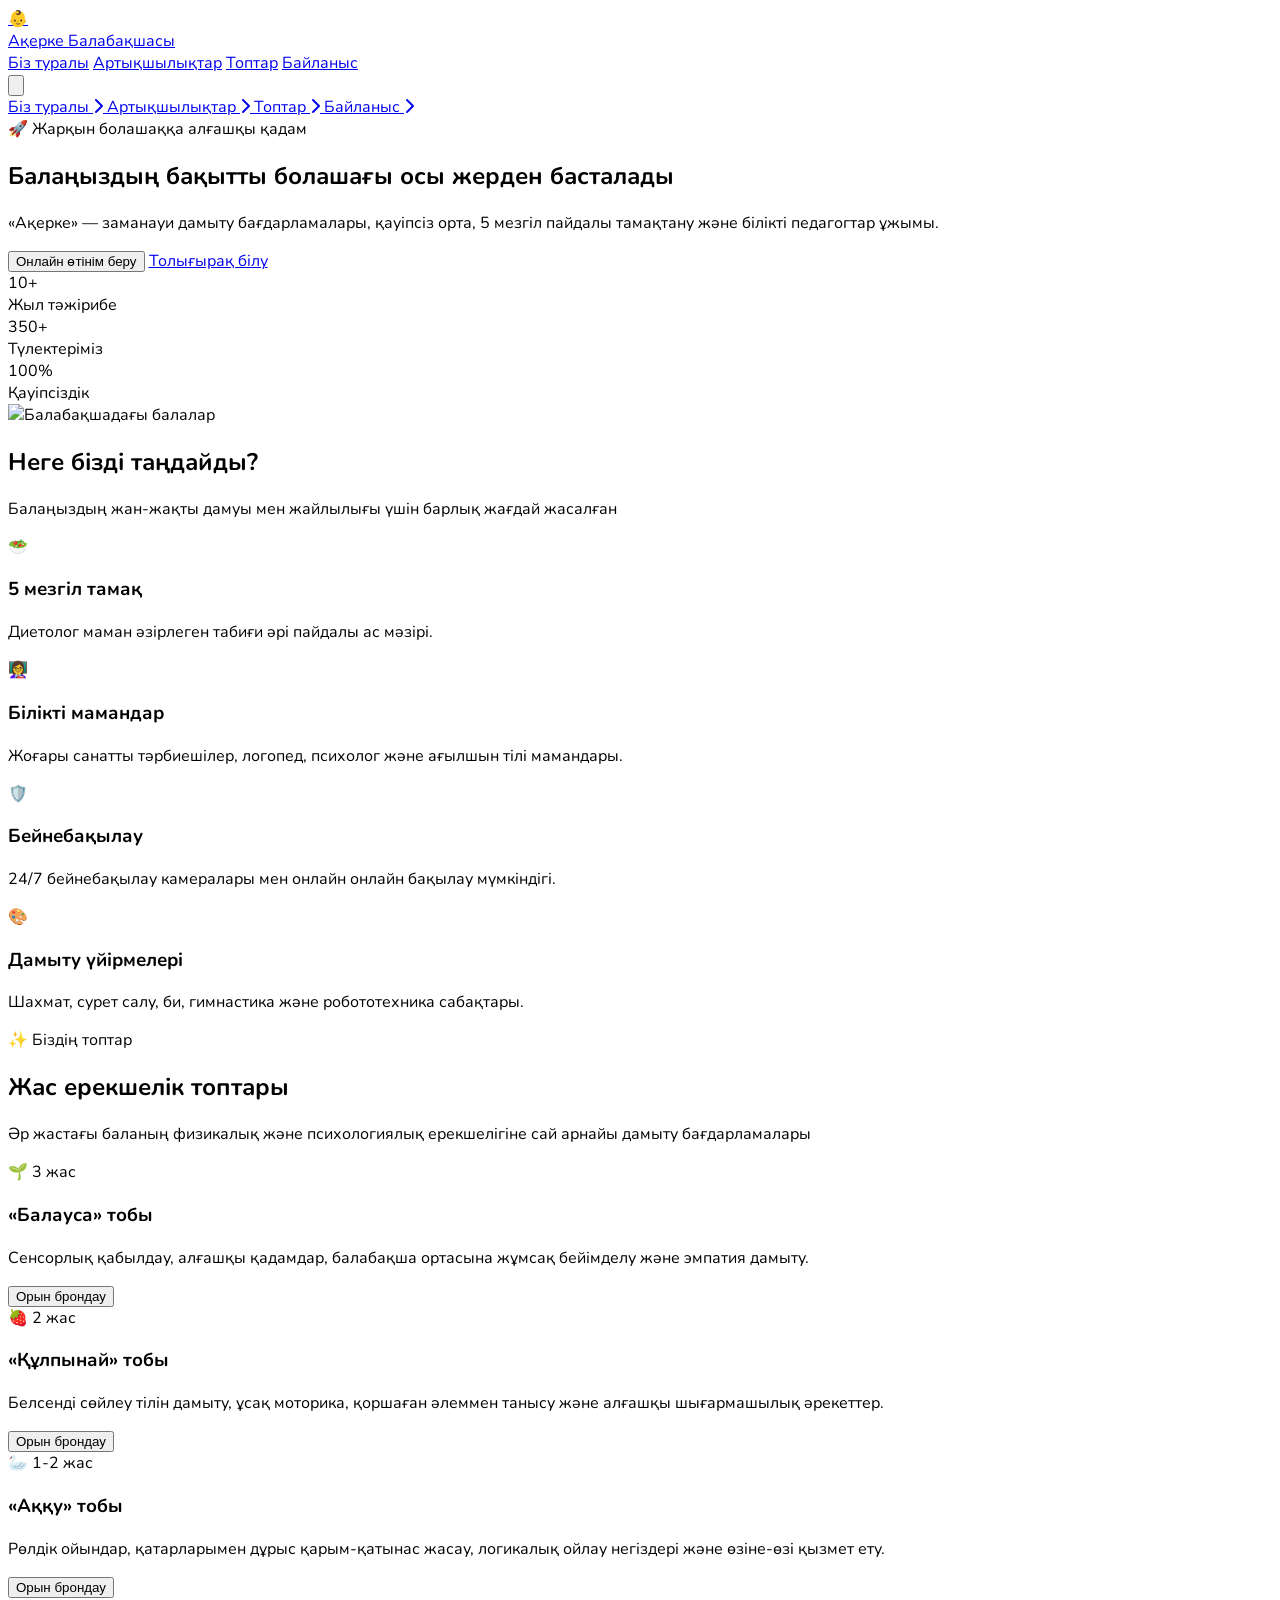
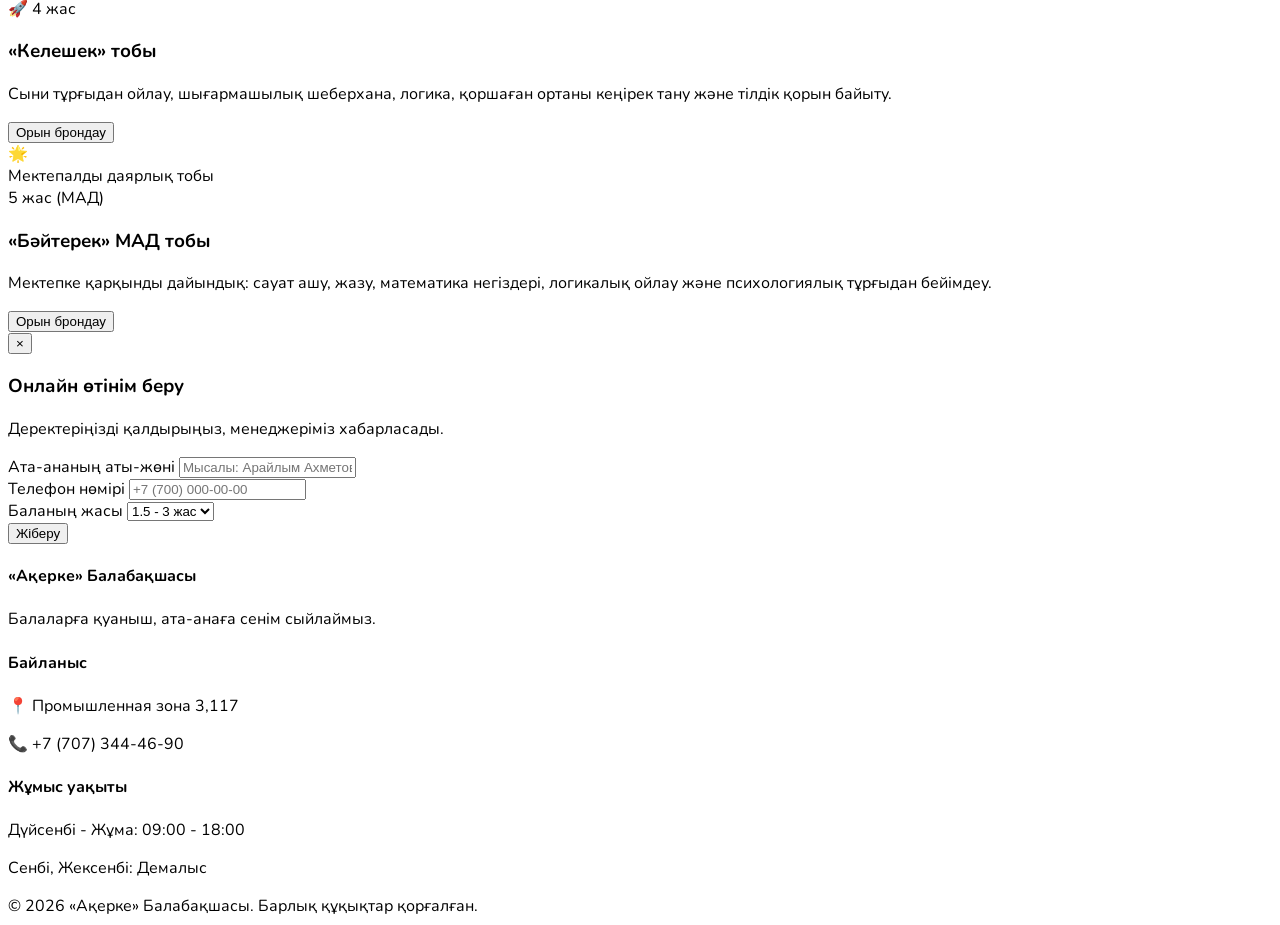
==== index.html @ 10b5f3ae "Add files via upload" ====
<!DOCTYPE html>
<html lang="kk" class="scroll-smooth">
<head>
    <meta charset="UTF-8">
    <meta name="viewport" content="width=device-width, initial-scale=1.0">
    <title>«Ақерке» Балабақшасы — Заманауи дамыту және тәрбие орталығы</title>
    <!-- Tailwind CSS CDN -->
    <script src="https://cdn.tailwindcss.com"></script>
    <!-- FontAwesome Белгішелері -->
    <link rel="stylesheet" href="https://cdnjs.cloudflare.com/ajax/libs/font-awesome/6.4.0/css/all.min.css">
    <!-- Google Fonts (Nunito) -->
    <link href="https://fonts.googleapis.com/css2?family=Nunito:wght@400;600;700;800&display=swap" rel="stylesheet">
    <!-- Өзіміздің CSS -->
    <link rel="stylesheet" href="style.css">
</head>
<body class="bg-amber-50/30 text-slate-700 font-sans antialiased selection:bg-pink-500 selection:text-white">

   <!-- Навигациялық мәзір -->
    <header class="sticky top-0 z-40 bg-white/90 backdrop-blur-md shadow-sm transition-all duration-300">
        <div class="max-w-7xl mx-auto px-4 sm:px-6 lg:px-8 h-20 flex items-center justify-between">
            <!-- Логотип -->
            <a href="#" class="flex items-center gap-3 group">
                <div class="w-12 h-12 rounded-2xl bg-gradient-to-tr from-pink-500 to-amber-400 flex items-center justify-center text-white text-2xl font-black shadow-lg shadow-pink-500/30">
                    👶
                </div>
                <div>
                    <span class="text-2xl font-black bg-gradient-to-r from-pink-600 via-purple-600 to-indigo-600 bg-clip-text text-transparent">Ақерке</span>
                    <span class="block text-xs font-semibold text-slate-400 tracking-wider uppercase">Балабақшасы</span>
                </div>
            </a>

            <!-- Компьютерге арналған мәзір -->
            <nav class="hidden md:flex items-center gap-8 font-bold text-slate-600">
                <a href="about.html" class="hover:text-pink-500 transition-colors">Біз туралы</a>
                <a href="#advantages" class="hover:text-pink-500 transition-colors">Артықшылықтар</a>
                <a href="#groups" class="hover:text-pink-500 transition-colors">Топтар</a>
                <a href="#contact" class="hover:text-pink-500 transition-colors">Байланыс</a>
            </nav>

            <!-- Телефонға арналған Бургер батырмасы (Мінсіз көрінетін жері) -->
           <button onclick="toggleMobileMenu()" class="relative z-50 md:hidden text-slate-800 p-2 focus:outline-none" aria-label="Мәзір">
    <svg id="menuIcon" xmlns="http://www.w3.org/2000/svg" class="w-8 h-8" fill="none" viewBox="0 0 24 24" stroke="currentColor" stroke-width="2">
        <path stroke-linecap="round" stroke-linejoin="round" d="M4 6h16M4 12h16M4 18h16"/>
    </svg>
</button>
        </div>

        <!-- Телефонда ашылатын мобильді мәзір -->
<div id="mobileMenu" class="hidden flex-col absolute top-full left-0 w-full z-40 bg-white/95 backdrop-blur-xl shadow-xl border-b border-slate-100 px-6 py-6 space-y-4 md:hidden">
    <a href="about.html" onclick="toggleMobileMenu()" class="text-lg font-bold text-slate-700 py-3 border-b border-slate-100 flex items-center justify-between">
        <span>Біз туралы</span> <i class="fa-solid fa-chevron-right text-xs text-slate-400"></i>
    </a>
    <a href="#advantages" onclick="toggleMobileMenu()" class="text-lg font-bold text-slate-700 py-3 border-b border-slate-100 flex items-center justify-between">
        <span>Артықшылықтар</span> <i class="fa-solid fa-chevron-right text-xs text-slate-400"></i>
    </a>
    <a href="#groups" onclick="toggleMobileMenu()" class="text-lg font-bold text-slate-700 py-3 border-b border-slate-100 flex items-center justify-between">
        <span>Топтар</span> <i class="fa-solid fa-chevron-right text-xs text-slate-400"></i>
    </a>
    <a href="#contact" onclick="toggleMobileMenu()" class="text-lg font-bold text-slate-700 py-3 border-b border-slate-100 flex items-center justify-between">
        <span>Байланыс</span> <i class="fa-solid fa-chevron-right text-xs text-slate-400"></i>
    </a>
</div>
    </header>
    <!-- Hero Бөлімі -->
    <section class="relative pt-12 pb-20 md:pt-20 md:pb-32 overflow-hidden">
        <div class="max-w-7xl mx-auto px-4 sm:px-6 lg:px-8 relative z-10">
            <div class="grid lg:grid-cols-2 gap-12 lg:gap-8 items-center">
                <div class="text-center lg:text-left space-y-6">
                    <div class="inline-flex items-center gap-2 px-4 py-2 rounded-full bg-pink-100 text-pink-600 font-bold text-sm">
                        <span class="flex h-2 w-2 rounded-full bg-pink-500 animate-ping"></span>
                        🚀 Жарқын болашаққа алғашқы қадам
                    </div>
                    <h1 class="text-4xl sm:text-5xl lg:text-6xl font-black text-slate-800 leading-tight">
                        Балаңыздың <span class="bg-gradient-to-r from-pink-500 via-purple-500 to-indigo-500 bg-clip-text text-transparent">бақытты болашағы</span> осы жерден басталады
                    </h1>
                    <p class="text-lg text-slate-600 max-w-xl mx-auto lg:mx-0 font-medium">
                        «Ақерке» — заманауи дамыту бағдарламалары, қауіпсіз орта, 5 мезгіл пайдалы тамақтану және білікті педагогтар ұжымы.
                    </p>
                    <div class="flex flex-col sm:flex-row items-center justify-center lg:justify-start gap-4 pt-4">
                        <button onclick="openModal()" class="w-full sm:w-auto bg-gradient-to-r from-pink-500 to-rose-500 hover:from-pink-600 hover:to-rose-600 text-white font-bold px-8 py-4 rounded-2xl shadow-xl shadow-pink-500/30 hover:-translate-y-1 transition-all text-center">
                            Онлайн өтінім беру
                        </button>
                        <a href="#about" class="w-full sm:w-auto bg-white hover:bg-slate-50 text-slate-700 font-bold px-8 py-4 rounded-2xl border border-slate-200 shadow-sm transition-all text-center">
                            Толығырақ білу
                        </a>
                    </div>
                    <div class="pt-8 grid grid-cols-3 gap-4 border-t border-slate-200/60 text-center lg:text-left">
                        <div>
                            <div class="text-3xl font-black text-pink-500">10+</div>
                            <div class="text-sm font-semibold text-slate-500">Жыл тәжірибе</div>
                        </div>
                        <div>
                            <div class="text-3xl font-black text-purple-500">350+</div>
                            <div class="text-sm font-semibold text-slate-500">Түлектеріміз</div>
                        </div>
                        <div>
                            <div class="text-3xl font-black text-indigo-500">100%</div>
                            <div class="text-sm font-semibold text-slate-500">Қауіпсіздік</div>
                        </div>
                    </div>
                </div>

                <div class="relative">
                    <div class="w-full h-[400px] sm:h-[500px] bg-gradient-to-br from-pink-300 via-purple-300 to-indigo-300 rounded-3xl p-4 shadow-2xl relative overflow-hidden group">
                        <img src="https://images.unsplash.com/photo-1587654780291-39c9404d746b?auto=format&fit=crop&w=1000&q=80" alt="Балабақшадағы балалар" class="w-full h-full object-cover rounded-2xl group-hover:scale-105 transition-transform duration-500">
                    </div>
                </div>
            </div>
        </div>
    </section>

    <!-- Артықшылықтар Бөлімі -->
    <section id="advantages" class="py-20 bg-white">
        <div class="max-w-7xl mx-auto px-4 sm:px-6 lg:px-8">
            <div class="text-center max-w-3xl mx-auto mb-16">
                <h2 class="text-3xl sm:text-4xl font-black text-slate-800 mb-4">Неге бізді таңдайды?</h2>
                <p class="text-slate-600 text-lg font-medium">Балаңыздың жан-жақты дамуы мен жайлылығы үшін барлық жағдай жасалған</p>
            </div>

            <div class="grid md:grid-cols-2 lg:grid-cols-4 gap-8">
                <div class="bg-pink-50/50 p-8 rounded-3xl border border-pink-100 hover:shadow-xl hover:-translate-y-1 transition-all">
                    <div class="w-14 h-14 bg-pink-500 text-white rounded-2xl flex items-center justify-center text-2xl font-bold mb-6 shadow-lg shadow-pink-500/30">
                        🥗
                    </div>
                    <h3 class="text-xl font-bold text-slate-800 mb-3">5 мезгіл тамақ</h3>
                    <p class="text-slate-600 font-medium leading-relaxed">Диетолог маман әзірлеген табиғи әрі пайдалы ас мәзірі.</p>
                </div>

                <div class="bg-purple-50/50 p-8 rounded-3xl border border-purple-100 hover:shadow-xl hover:-translate-y-1 transition-all">
                    <div class="w-14 h-14 bg-purple-500 text-white rounded-2xl flex items-center justify-center text-2xl font-bold mb-6 shadow-lg shadow-purple-500/30">
                        👩‍🏫
                    </div>
                    <h3 class="text-xl font-bold text-slate-800 mb-3">Білікті мамандар</h3>
                    <p class="text-slate-600 font-medium leading-relaxed">Жоғары санатты тәрбиешілер, логопед, психолог және ағылшын тілі мамандары.</p>
                </div>

                <div class="bg-indigo-50/50 p-8 rounded-3xl border border-indigo-100 hover:shadow-xl hover:-translate-y-1 transition-all">
                    <div class="w-14 h-14 bg-indigo-500 text-white rounded-2xl flex items-center justify-center text-2xl font-bold mb-6 shadow-lg shadow-indigo-500/30">
                        🛡️
                    </div>
                    <h3 class="text-xl font-bold text-slate-800 mb-3"> Бейнебақылау</h3>
                    <p class="text-slate-600 font-medium leading-relaxed">24/7 бейнебақылау камералары мен онлайн онлайн бақылау мүмкіндігі.</p>
                </div>

                <div class="bg-emerald-50/50 p-8 rounded-3xl border border-emerald-100 hover:shadow-xl hover:-translate-y-1 transition-all">
                    <div class="w-14 h-14 bg-emerald-500 text-white rounded-2xl flex items-center justify-center text-2xl font-bold mb-6 shadow-lg shadow-emerald-500/30">
                        🎨
                    </div>
                    <h3 class="text-xl font-bold text-slate-800 mb-3">Дамыту үйірмелері</h3>
                    <p class="text-slate-600 font-medium leading-relaxed">Шахмат, сурет салу, би, гимнастика және робототехника сабақтары.</p>
                </div>
            </div>
        </div>
    </section>

   <!-- Жас ерекшелік топтары бөлімі -->
    <section id="groups" class="py-24 bg-gradient-to-b from-amber-50/50 via-white to-pink-50/30 relative overflow-hidden">
        <div class="max-w-7xl mx-auto px-4 sm:px-6 lg:px-8 relative z-10">
            <!-- Бас бөлік -->
            <div class="text-center max-w-3xl mx-auto mb-16 space-y-4">
                <span class="inline-block px-4 py-1.5 rounded-full bg-pink-100 text-pink-600 font-extrabold text-sm tracking-wide uppercase shadow-sm">
                    ✨ Біздің топтар
                </span>
                <h2 class="text-3xl sm:text-5xl font-black text-slate-800 tracking-tight">
                    Жас ерекшелік <span class="bg-gradient-to-r from-pink-500 via-purple-500 to-indigo-500 bg-clip-text text-transparent">топтары</span>
                </h2>
                <p class="text-slate-600 text-lg font-medium leading-relaxed">
                    Әр жастағы баланың физикалық және психологиялық ерекшелігіне сай арнайы дамыту бағдарламалары
                </p>
            </div>

            <!-- Карточкалар торы (5 топ) -->
            <div class="grid sm:grid-cols-2 lg:grid-cols-3 gap-8">

                <!-- 1. Балауса тобы -->
                <div class="bg-white rounded-3xl overflow-hidden shadow-xl shadow-slate-100 border border-slate-100 hover:shadow-2xl hover:-translate-y-1.5 transition-all duration-300 flex flex-col group">
                    <div class="h-40 bg-gradient-to-tr from-pink-400 to-rose-400 flex items-center justify-center relative">
                        <span class="text-6xl drop-shadow-md">🌱</span>
                        
                        <span class="absolute top-4 right-4 bg-white/95 text-pink-600 font-black text-xs px-3.5 py-1.5 rounded-full shadow-md">
                            3 жас
                        </span>
                    </div>
                    <div class="p-8 flex flex-col flex-grow justify-between space-y-6">
                        <div class="space-y-3">
                            <h3 class="text-2xl font-black text-slate-800 group-hover:text-pink-500 transition-colors">
                                «Балауса» тобы
                            </h3>
                            <p class="text-slate-600 font-medium text-sm leading-relaxed">
                                Сенсорлық қабылдау, алғашқы қадамдар, балабақша ортасына жұмсақ бейімделу және эмпатия дамыту.
                            </p>
                        </div>
                        <button onclick="openModal()" class="w-full bg-pink-50 hover:bg-pink-500 text-pink-600 hover:text-white font-bold py-3.5 px-4 rounded-2xl transition-all duration-300 text-center shadow-sm">
                            Орын брондау
                        </button>
                    </div>
                </div>

                <!-- 2. Құлпынай тобы -->
                <div class="bg-white rounded-3xl overflow-hidden shadow-xl shadow-slate-100 border border-slate-100 hover:shadow-2xl hover:-translate-y-1.5 transition-all duration-300 flex flex-col group">
                    <div class="h-40 bg-gradient-to-tr from-rose-400 to-red-400 flex items-center justify-center relative">
                        <span class="text-6xl drop-shadow-md">🍓</span>
                        <span class="absolute top-4 right-4 bg-white/95 text-rose-600 font-black text-xs px-3.5 py-1.5 rounded-full shadow-md">
                            2 жас
                        </span>
                    </div>
                    <div class="p-8 flex flex-col flex-grow justify-between space-y-6">
                        <div class="space-y-3">
                            <h3 class="text-2xl font-black text-slate-800 group-hover:text-rose-500 transition-colors">
                                «Құлпынай» тобы
                            </h3>
                            <p class="text-slate-600 font-medium text-sm leading-relaxed">
                                Белсенді сөйлеу тілін дамыту, ұсақ моторика, қоршаған әлеммен танысу және алғашқы шығармашылық әрекеттер.
                            </p>
                        </div>
                        <button onclick="openModal()" class="w-full bg-rose-50 hover:bg-rose-500 text-rose-600 hover:text-white font-bold py-3.5 px-4 rounded-2xl transition-all duration-300 text-center shadow-sm">
                            Орын брондау
                        </button>
                    </div>
                </div>

                <!-- 3. Аққу тобы -->
                <div class="bg-white rounded-3xl overflow-hidden shadow-xl shadow-slate-100 border border-slate-100 hover:shadow-2xl hover:-translate-y-1.5 transition-all duration-300 flex flex-col group">
                    <div class="h-40 bg-gradient-to-tr from-amber-400 to-orange-400 flex items-center justify-center relative">
                        <span class="text-6xl drop-shadow-md">🦢</span>
                        <span class="absolute top-4 right-4 bg-white/95 text-amber-600 font-black text-xs px-3.5 py-1.5 rounded-full shadow-md">
                            1-2  жас
                        </span>
                    </div>
                    <div class="p-8 flex flex-col flex-grow justify-between space-y-6">
                        <div class="space-y-3">
                            <h3 class="text-2xl font-black text-slate-800 group-hover:text-amber-500 transition-colors">
                                «Аққу» тобы
                            </h3>
                            <p class="text-slate-600 font-medium text-sm leading-relaxed">
                                Рөлдік ойындар, қатарларымен дұрыс қарым-қатынас жасау, логикалық ойлау негіздері және өзіне-өзі қызмет ету.
                            </p>
                        </div>
                        <button onclick="openModal()" class="w-full bg-amber-50 hover:bg-amber-500 text-amber-600 hover:text-white font-bold py-3.5 px-4 rounded-2xl transition-all duration-300 text-center shadow-sm">
                            Орын брондау
                        </button>
                    </div>
                </div>

                <!-- 4. Келешек тобы -->
                <div class="bg-white rounded-3xl overflow-hidden shadow-xl shadow-slate-100 border border-slate-100 hover:shadow-2xl hover:-translate-y-1.5 transition-all duration-300 flex flex-col group">
                    <div class="h-40 bg-gradient-to-tr from-purple-400 to-indigo-400 flex items-center justify-center relative">
                        <span class="text-6xl drop-shadow-md">🚀</span>
                        <span class="absolute top-4 right-4 bg-white/95 text-purple-600 font-black text-xs px-3.5 py-1.5 rounded-full shadow-md">
                            4 жас
                        </span>
                    </div>
                    <div class="p-8 flex flex-col flex-grow justify-between space-y-6">
                        <div class="space-y-3">
                            <h3 class="text-2xl font-black text-slate-800 group-hover:text-purple-500 transition-colors">
                                «Келешек» тобы
                            </h3>
                            <p class="text-slate-600 font-medium text-sm leading-relaxed">
                                Сыни тұрғыдан ойлау, шығармашылық шеберхана, логика, қоршаған ортаны кеңірек тану және тілдік қорын байыту.
                            </p>
                        </div>
                        <button onclick="openModal()" class="w-full bg-purple-50 hover:bg-purple-500 text-purple-600 hover:text-white font-bold py-3.5 px-4 rounded-2xl transition-all duration-300 text-center shadow-sm">
                            Орын брондау
                        </button>
                    </div>
                </div>

                <!-- 5. Бәйтерек МАД тобы -->
                <div class="bg-white rounded-3xl overflow-hidden shadow-xl shadow-slate-100 border border-slate-100 hover:shadow-2xl hover:-translate-y-1.5 transition-all duration-300 flex flex-col group sm:col-span-2 lg:col-span-2">
                    <div class="h-40 bg-gradient-to-r from-indigo-500 via-purple-500 to-pink-500 flex items-center justify-between px-8 relative">
                        <div class="flex items-center gap-4">
                            <span class="text-6xl drop-shadow-md">🌟</span>
                            <div>
                                <span class="bg-white/20 backdrop-blur-md text-white px-3 py-1 rounded-lg text-xs font-bold uppercase tracking-wider">
                                    Мектепалды даярлық тобы
                                </span>
                            </div>
                        </div>
                        <span class="bg-white text-indigo-600 font-black text-sm px-4 py-2 rounded-full shadow-md">
                            5 жас (МАД)
                        </span>
                    </div>
                    <div class="p-8 flex flex-col sm:flex-row items-start sm:items-center justify-between gap-6 flex-grow">
                        <div class="space-y-2 max-w-md">
                            <h3 class="text-2xl font-black text-slate-800 group-hover:text-indigo-600 transition-colors">
                                «Бәйтерек» МАД тобы
                            </h3>
                            <p class="text-slate-600 font-medium text-sm leading-relaxed">
                                Мектепке қарқынды дайындық: сауат ашу, жазу, математика негіздері, логикалық ойлау және психологиялық тұрғыдан бейімдеу.
                            </p>
                        </div>
                        <button onclick="openModal()" class="w-full sm:w-auto bg-gradient-to-r from-indigo-600 to-purple-600 hover:from-indigo-700 hover:to-purple-700 text-white font-bold py-3.5 px-8 rounded-2xl transition-all duration-300 text-center shadow-lg shadow-indigo-500/25 whitespace-nowrap">
                            Орын брондау
                        </button>
                    </div>
                </div>

            </div>
        </div>
    </section>

    <!-- Онлайн өтінім беру модальды терезесі -->
    <div id="modalOverlay" class="fixed inset-0 bg-slate-900/60 backdrop-blur-sm z-50 flex items-center justify-center hidden opacity-0 transition-opacity duration-300">
        <div class="bg-white rounded-3xl p-8 max-w-md w-full mx-4 relative shadow-2xl scale-95 transition-transform duration-300" id="modalContainer">
            <button onclick="closeModal()" class="absolute top-6 right-6 text-slate-400 hover:text-slate-600 text-2xl font-bold">&times;</button>
            <h3 class="text-2xl font-black text-slate-800 mb-2">Онлайн өтінім беру</h3>
            <p class="text-slate-500 text-sm mb-6">Деректеріңізді қалдырыңыз, менеджеріміз хабарласады.</p>
            
            <form id="bookingForm" onsubmit="handleFormSubmit(event)" class="space-y-4">
                <div>
                    <label class="block text-xs font-bold uppercase text-slate-500 mb-1">Ата-ананың аты-жөні</label>
                    <input type="text" required placeholder="Мысалы: Арайлым Ахметова" class="w-full px-4 py-3 rounded-xl border border-slate-200 focus:outline-none focus:border-pink-500 transition-colors">
                </div>
                <div>
                    <label class="block text-xs font-bold uppercase text-slate-500 mb-1">Телефон нөмірі</label>
                    <input type="tel" required placeholder="+7 (700) 000-00-00" class="w-full px-4 py-3 rounded-xl border border-slate-200 focus:outline-none focus:border-pink-500 transition-colors">
                </div>
                <div>
                    <label class="block text-xs font-bold uppercase text-slate-500 mb-1">Баланың жасы</label>
                    <select class="w-full px-4 py-3 rounded-xl border border-slate-200 focus:outline-none focus:border-pink-500 transition-colors">
                        <option>1.5 - 3 жас</option>
                        <option>3 - 4.5 жас</option>
                        <option>4.5 - 6 жас</option>
                    </select>
                </div>
                <button type="submit" class="w-full bg-gradient-to-r from-pink-500 to-rose-500 text-white font-bold py-4 rounded-xl shadow-lg shadow-pink-500/30 hover:opacity-95 transition-opacity mt-2">
                    Жіберу
                </button>
            </form>
        </div>
    </div>

    <!-- Футер -->
    <footer id="contact" class="bg-slate-900 text-white py-12 border-t border-slate-800">
        <div class="max-w-7xl mx-auto px-4 sm:px-6 lg:px-8 text-center sm:text-left grid md:grid-cols-3 gap-8">
            <div>
                <h4 class="text-xl font-bold mb-4">«Ақерке» Балабақшасы</h4>
                <p class="text-slate-400 text-sm">Балаларға қуаныш, ата-анаға сенім сыйлаймыз.</p>
            </div>
            <div>
                <h4 class="text-xl font-bold mb-4">Байланыс</h4>
                <p class="text-slate-400 text-sm">📍 Промышленная зона 3,117</p>
                <p class="text-slate-400 text-sm mt-2">📞 +7 (707) 344-46-90</p>
            </div>
            <div>
                <h4 class="text-xl font-bold mb-4">Жұмыс уақыты</h4>
                <p class="text-slate-400 text-sm">Дүйсенбі - Жұма: 09:00 - 18:00</p>
                <p class="text-slate-400 text-sm mt-2">Сенбі, Жексенбі: Демалыс</p>
            </div>
        </div>
        <div class="text-center text-slate-500 text-xs mt-12 border-t border-slate-800 pt-6">
            © 2026 «Ақерке» Балабақшасы. Барлық құқықтар қорғалған.
        </div>
    </footer>
      <!-- Өзіміздің JS -->
    <script src="script.js"></script>
</body>
</html>
---- style.css ----
/* style.css — Қосымша стильдер */

body {
    font-family: 'Nunito', sans-serif;
}

/* Скролл эффектілері */
html {
    scroll-behavior: smooth;
}

/* Карточкаларға қосымша көлеңке эффектісі */
.group:hover img {
    transform: scale(1.05);
}
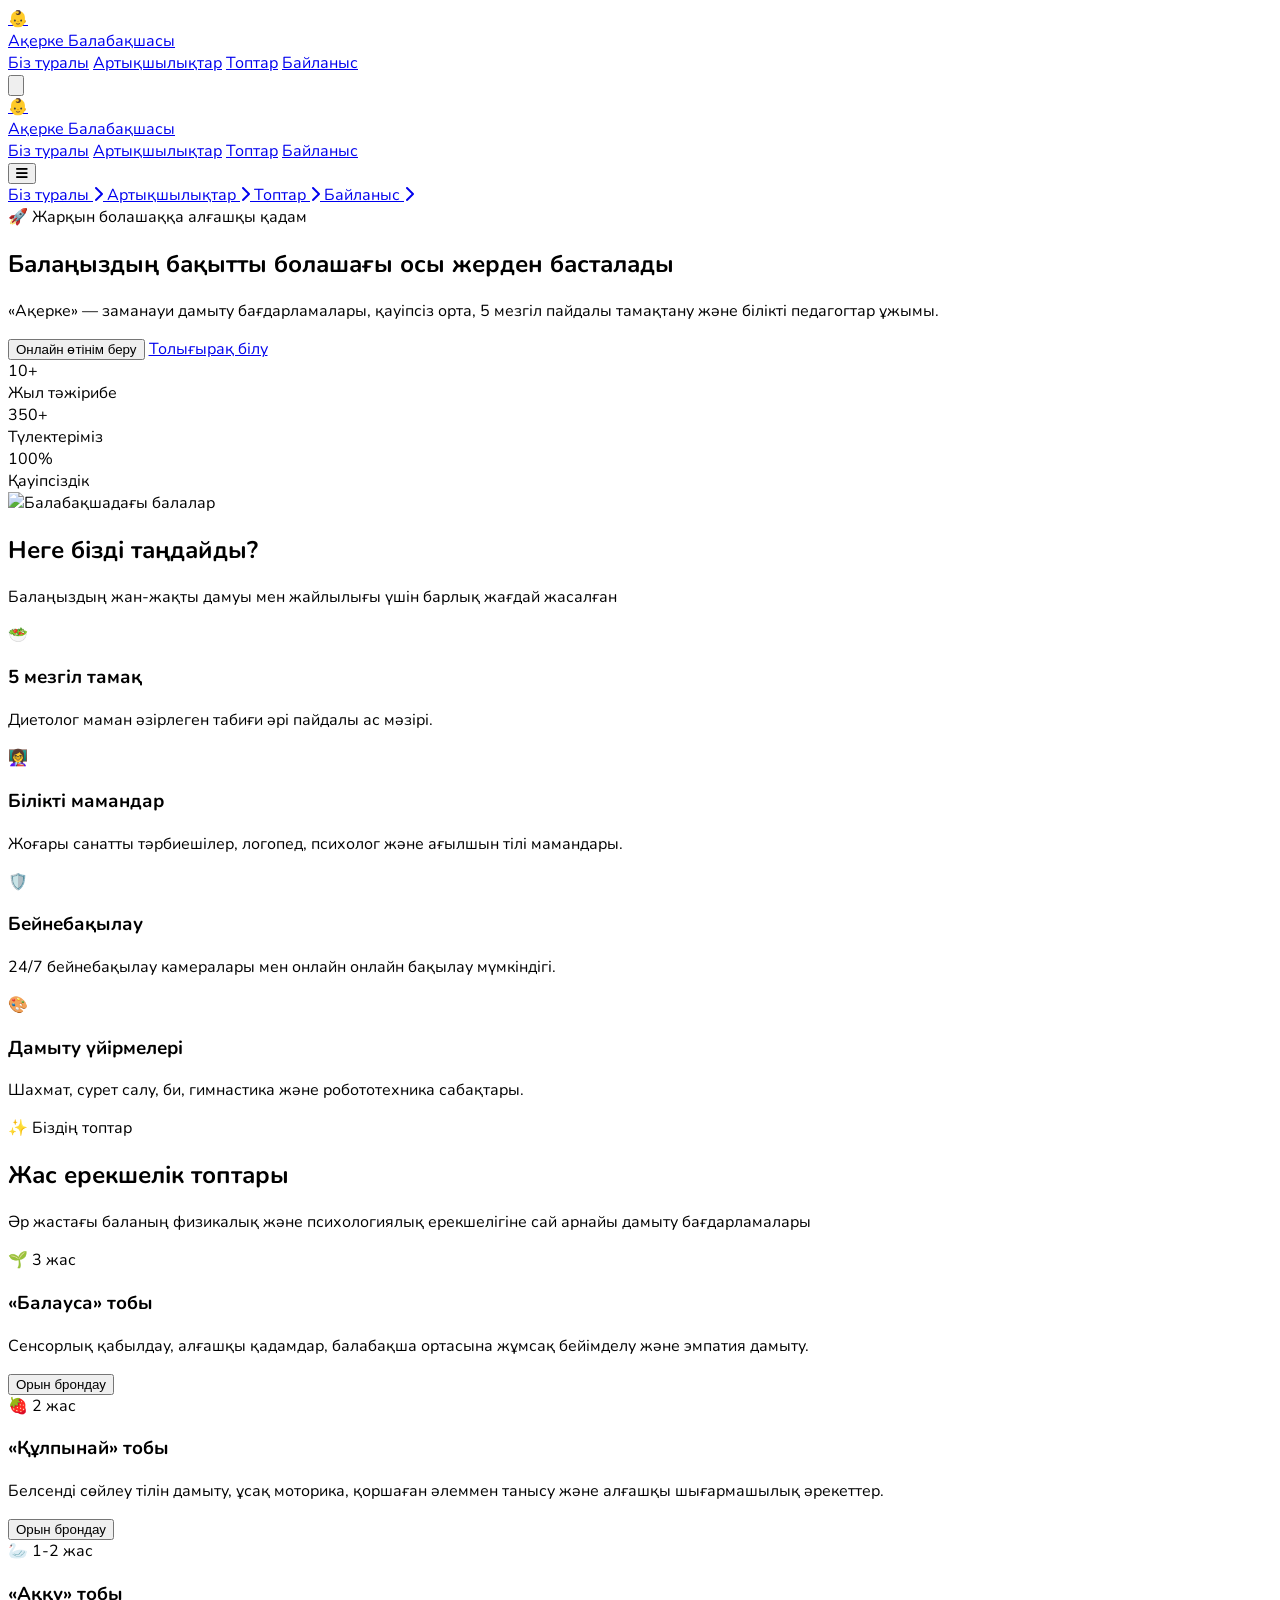
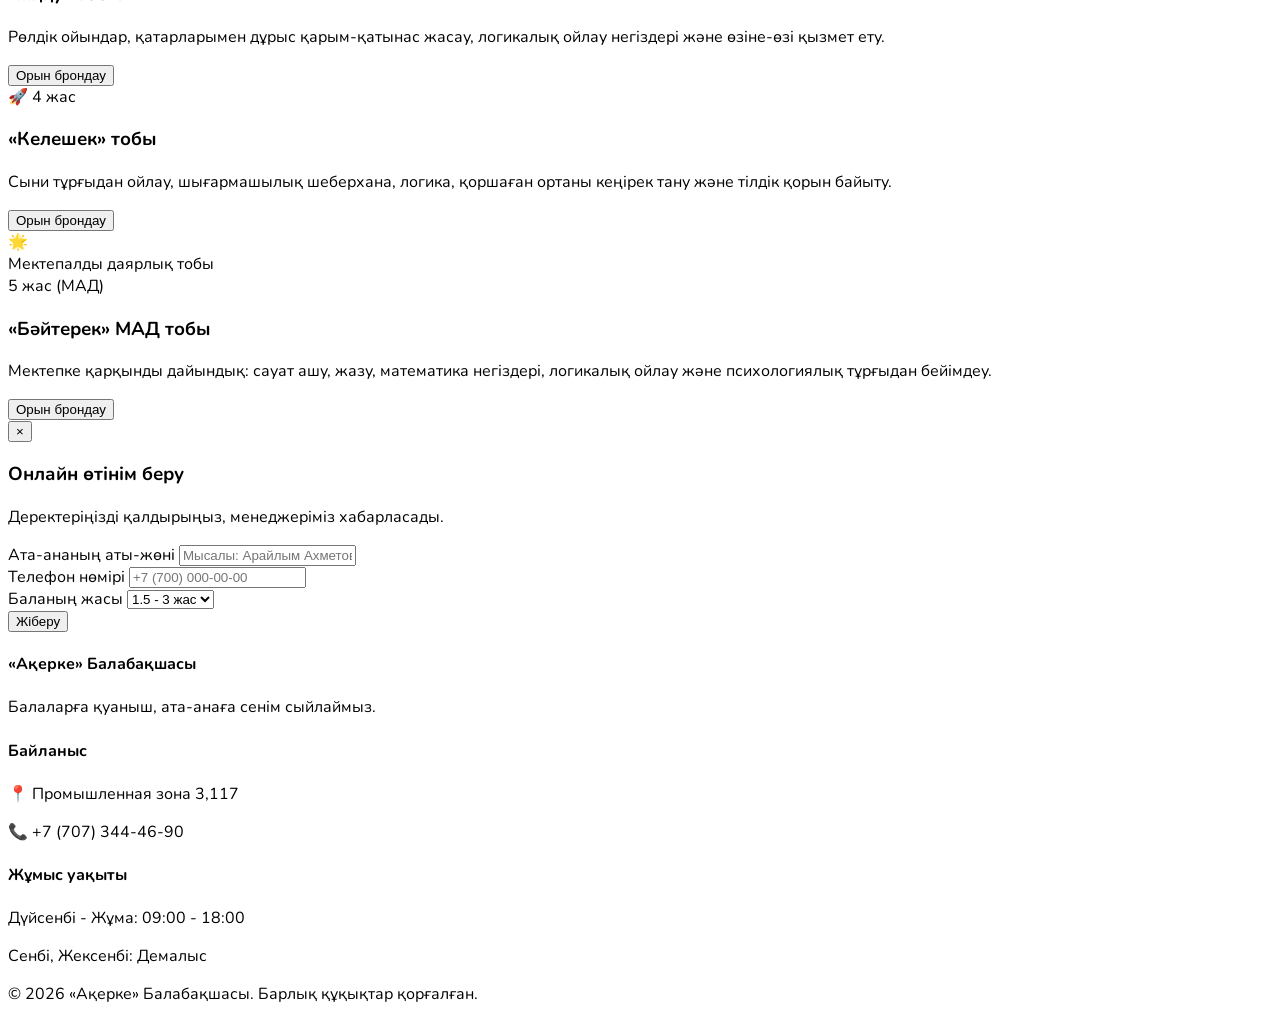
==== commit e8e90237: "Add files via upload" ====
--- a/index.html
+++ b/index.html
@@ -45,21 +45,49 @@
 </button>
         </div>
 
-        <!-- Телефонда ашылатын мобильді мәзір -->
-<div id="mobileMenu" class="hidden flex-col absolute top-full left-0 w-full z-40 bg-white/95 backdrop-blur-xl shadow-xl border-b border-slate-100 px-6 py-6 space-y-4 md:hidden">
-    <a href="about.html" onclick="toggleMobileMenu()" class="text-lg font-bold text-slate-700 py-3 border-b border-slate-100 flex items-center justify-between">
-        <span>Біз туралы</span> <i class="fa-solid fa-chevron-right text-xs text-slate-400"></i>
-    </a>
-    <a href="#advantages" onclick="toggleMobileMenu()" class="text-lg font-bold text-slate-700 py-3 border-b border-slate-100 flex items-center justify-between">
-        <span>Артықшылықтар</span> <i class="fa-solid fa-chevron-right text-xs text-slate-400"></i>
-    </a>
-    <a href="#groups" onclick="toggleMobileMenu()" class="text-lg font-bold text-slate-700 py-3 border-b border-slate-100 flex items-center justify-between">
-        <span>Топтар</span> <i class="fa-solid fa-chevron-right text-xs text-slate-400"></i>
-    </a>
-    <a href="#contact" onclick="toggleMobileMenu()" class="text-lg font-bold text-slate-700 py-3 border-b border-slate-100 flex items-center justify-between">
-        <span>Байланыс</span> <i class="fa-solid fa-chevron-right text-xs text-slate-400"></i>
-    </a>
-</div>
+        <!-- Навигациялық мәзір -->
+    <header class="sticky top-0 z-40 bg-white/90 backdrop-blur-md shadow-sm transition-all duration-300">
+        <div class="max-w-7xl mx-auto px-4 sm:px-6 lg:px-8 h-20 flex items-center justify-between">
+            <!-- Логотип -->
+            <a href="#" class="flex items-center gap-3 group">
+                <div class="w-12 h-12 rounded-2xl bg-gradient-to-tr from-pink-500 to-amber-400 flex items-center justify-center text-white text-2xl font-black shadow-lg shadow-pink-500/30">
+                    👶
+                </div>
+                <div>
+                    <span class="text-2xl font-black bg-gradient-to-r from-pink-600 via-purple-600 to-indigo-600 bg-clip-text text-transparent">Ақерке</span>
+                    <span class="block text-xs font-semibold text-slate-400 tracking-wider uppercase">Балабақшасы</span>
+                </div>
+            </a>
+
+            <!-- Компьютерге арналған мәзір -->
+            <nav class="hidden md:flex items-center gap-8 font-bold text-slate-600">
+                <a href="about.html" class="hover:text-pink-500 transition-colors">Біз туралы</a>
+                <a href="#advantages" class="hover:text-pink-500 transition-colors">Артықшылықтар</a>
+                <a href="#groups" class="hover:text-pink-500 transition-colors">Топтар</a>
+                <a href="#contact" class="hover:text-pink-500 transition-colors">Байланыс</a>
+            </nav>
+
+            <!-- Телефонға арналған Бургер батырмасы -->
+            <button onclick="toggleMobileMenu()" class="text-slate-800 text-3xl p-2 focus:outline-none z-50">
+                <i id="menuIcon" class="fa-solid fa-bars transition-transform duration-300"></i>
+            </button>
+        </div>
+
+        <!-- Телефонда батырманы басқанда ашылатын мобильді мәзір -->
+        <div id="mobileMenu" class="absolute top-20 left-0 w-full z-40 bg-white/95 backdrop-blur-xl shadow-xl border-b border-slate-100 flex flex-col px-6 py-6 space-y-4 md:hidden transition-all duration-300 -translate-y-full opacity-0 pointer-events-none">
+            <a href="about.html" onclick="toggleMobileMenu()" class="text-lg font-bold text-slate-700 py-3 border-b border-slate-100 flex items-center justify-between">
+                <span>Біз туралы</span> <i class="fa-solid fa-chevron-right text-xs text-slate-400"></i>
+            </a>
+            <a href="#advantages" onclick="toggleMobileMenu()" class="text-lg font-bold text-slate-700 py-3 border-b border-slate-100 flex items-center justify-between">
+                <span>Артықшылықтар</span> <i class="fa-solid fa-chevron-right text-xs text-slate-400"></i>
+            </a>
+            <a href="#groups" onclick="toggleMobileMenu()" class="text-lg font-bold text-slate-700 py-3 border-b border-slate-100 flex items-center justify-between">
+                <span>Топтар</span> <i class="fa-solid fa-chevron-right text-xs text-slate-400"></i>
+            </a>
+            <a href="#contact" onclick="toggleMobileMenu()" class="text-lg font-bold text-slate-700 py-3 border-b border-slate-100 flex items-center justify-between">
+                <span>Байланыс</span> <i class="fa-solid fa-chevron-right text-xs text-slate-400"></i>
+            </a>
+        </div>
     </header>
     <!-- Hero Бөлімі -->
     <section class="relative pt-12 pb-20 md:pt-20 md:pb-32 overflow-hidden">
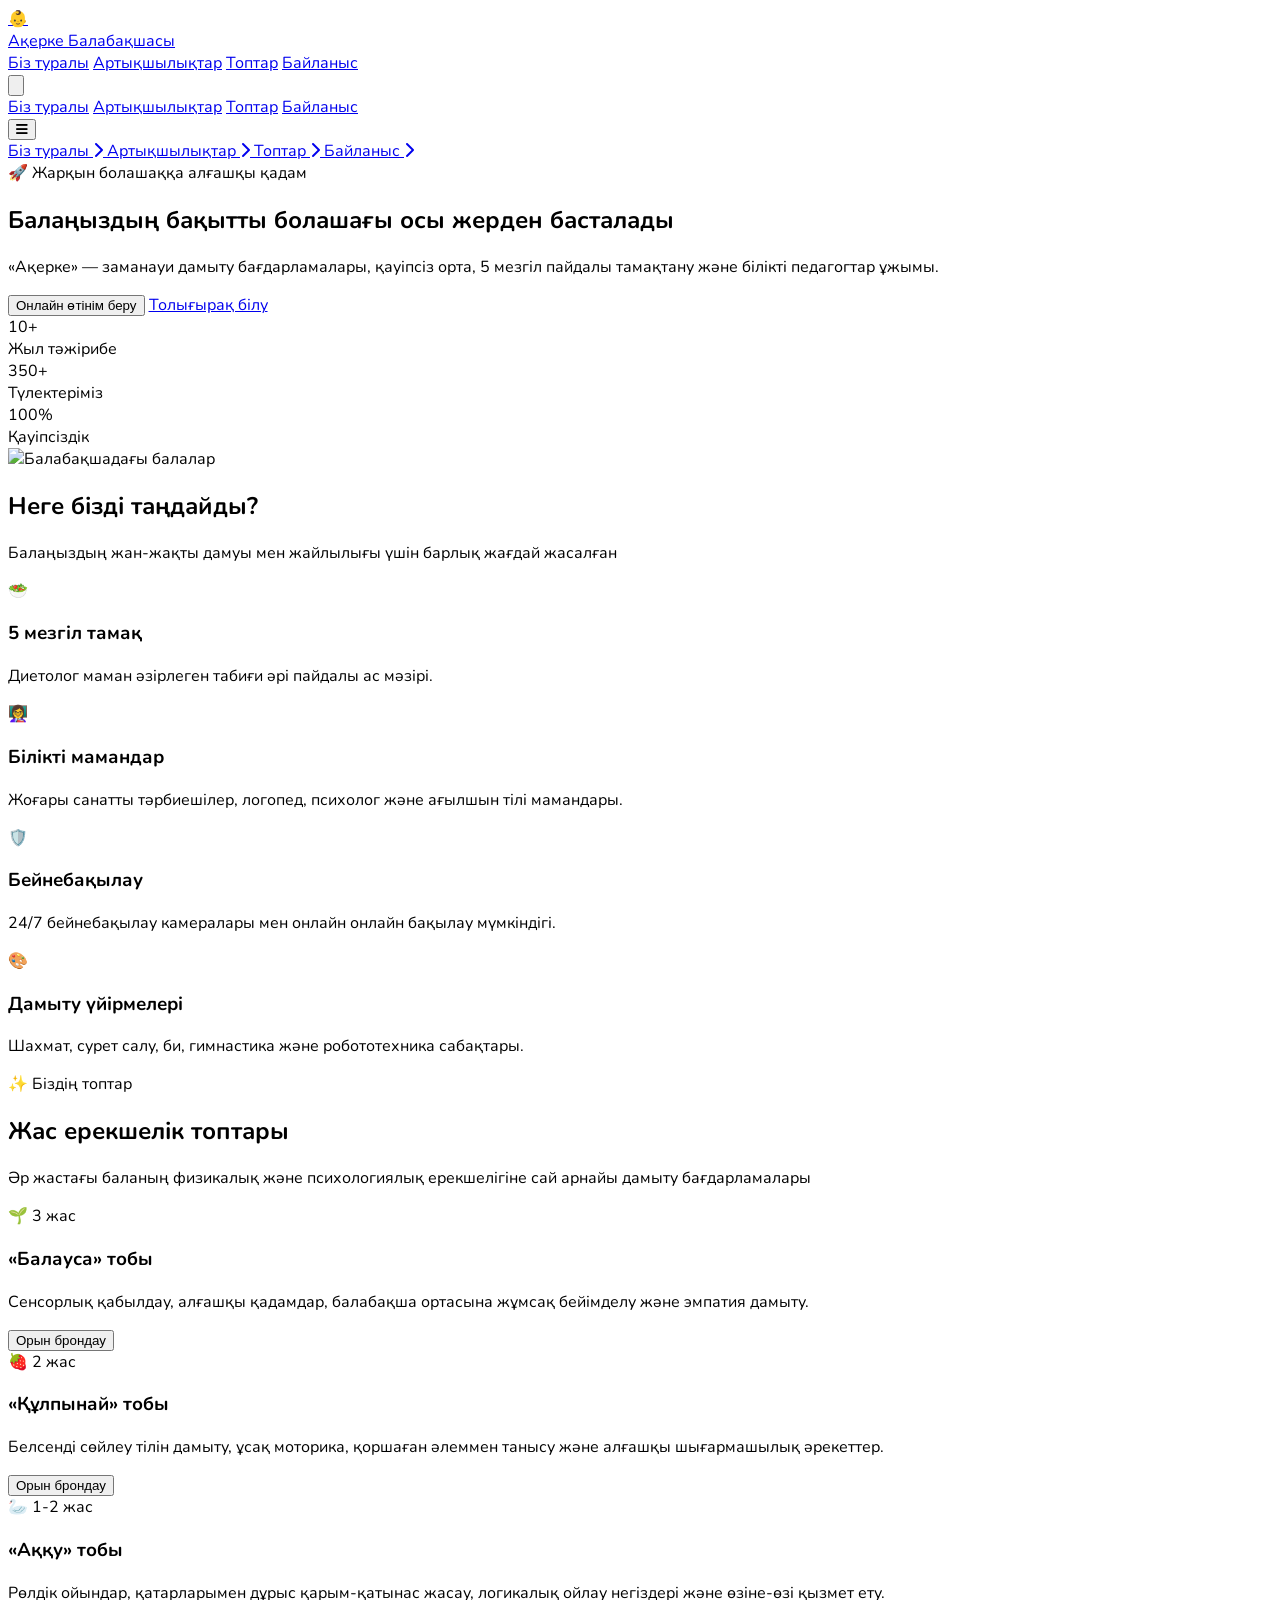
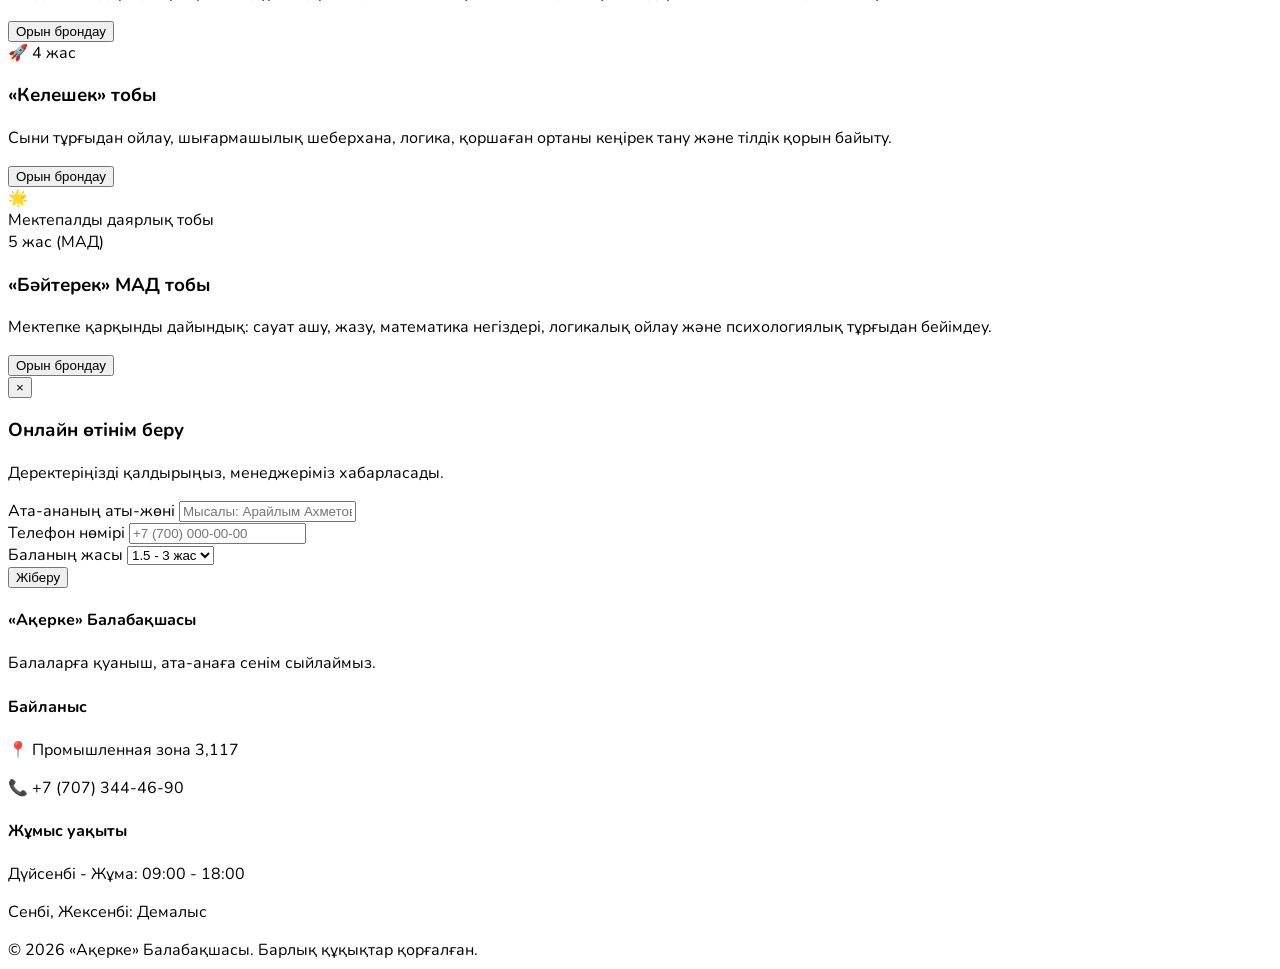
==== commit a56aa10b: "Add files via upload" ====
--- a/index.html
+++ b/index.html
@@ -45,20 +45,6 @@
 </button>
         </div>
 
-        <!-- Навигациялық мәзір -->
-    <header class="sticky top-0 z-40 bg-white/90 backdrop-blur-md shadow-sm transition-all duration-300">
-        <div class="max-w-7xl mx-auto px-4 sm:px-6 lg:px-8 h-20 flex items-center justify-between">
-            <!-- Логотип -->
-            <a href="#" class="flex items-center gap-3 group">
-                <div class="w-12 h-12 rounded-2xl bg-gradient-to-tr from-pink-500 to-amber-400 flex items-center justify-center text-white text-2xl font-black shadow-lg shadow-pink-500/30">
-                    👶
-                </div>
-                <div>
-                    <span class="text-2xl font-black bg-gradient-to-r from-pink-600 via-purple-600 to-indigo-600 bg-clip-text text-transparent">Ақерке</span>
-                    <span class="block text-xs font-semibold text-slate-400 tracking-wider uppercase">Балабақшасы</span>
-                </div>
-            </a>
-
             <!-- Компьютерге арналған мәзір -->
             <nav class="hidden md:flex items-center gap-8 font-bold text-slate-600">
                 <a href="about.html" class="hover:text-pink-500 transition-colors">Біз туралы</a>
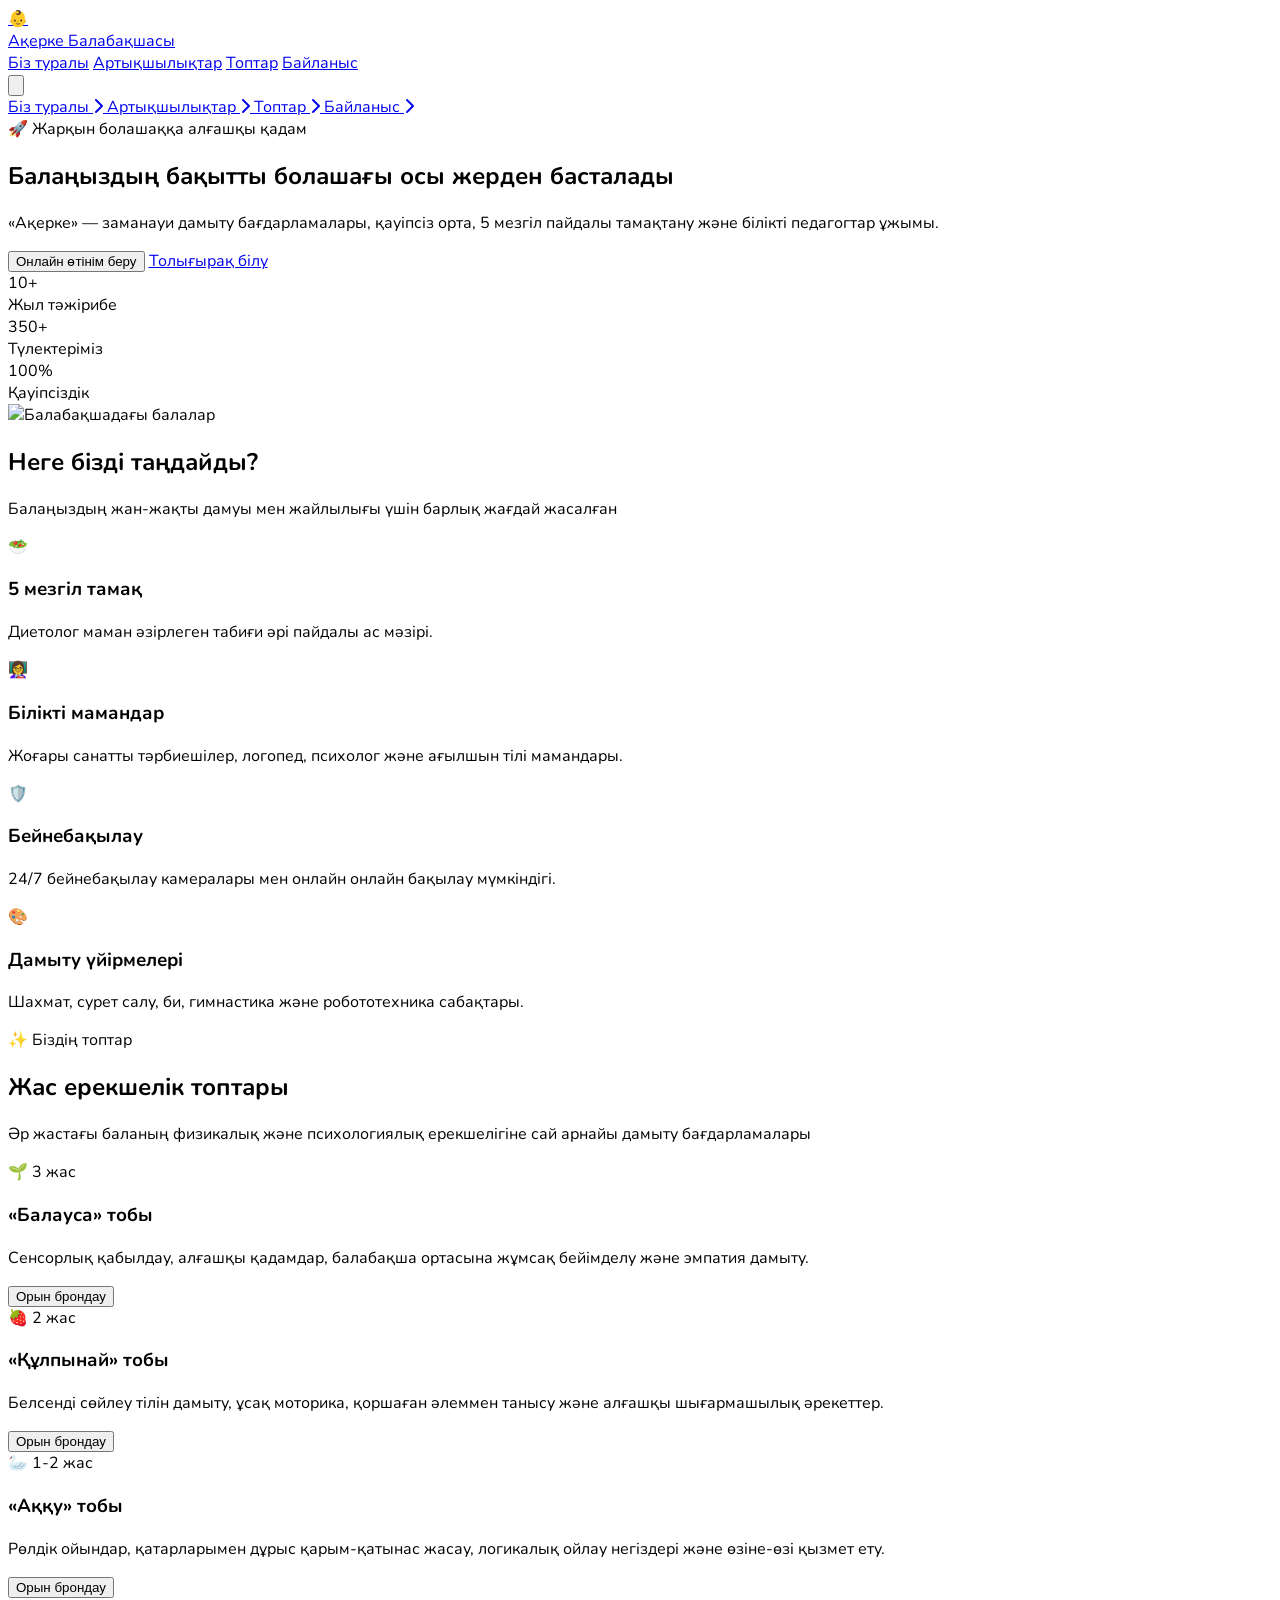
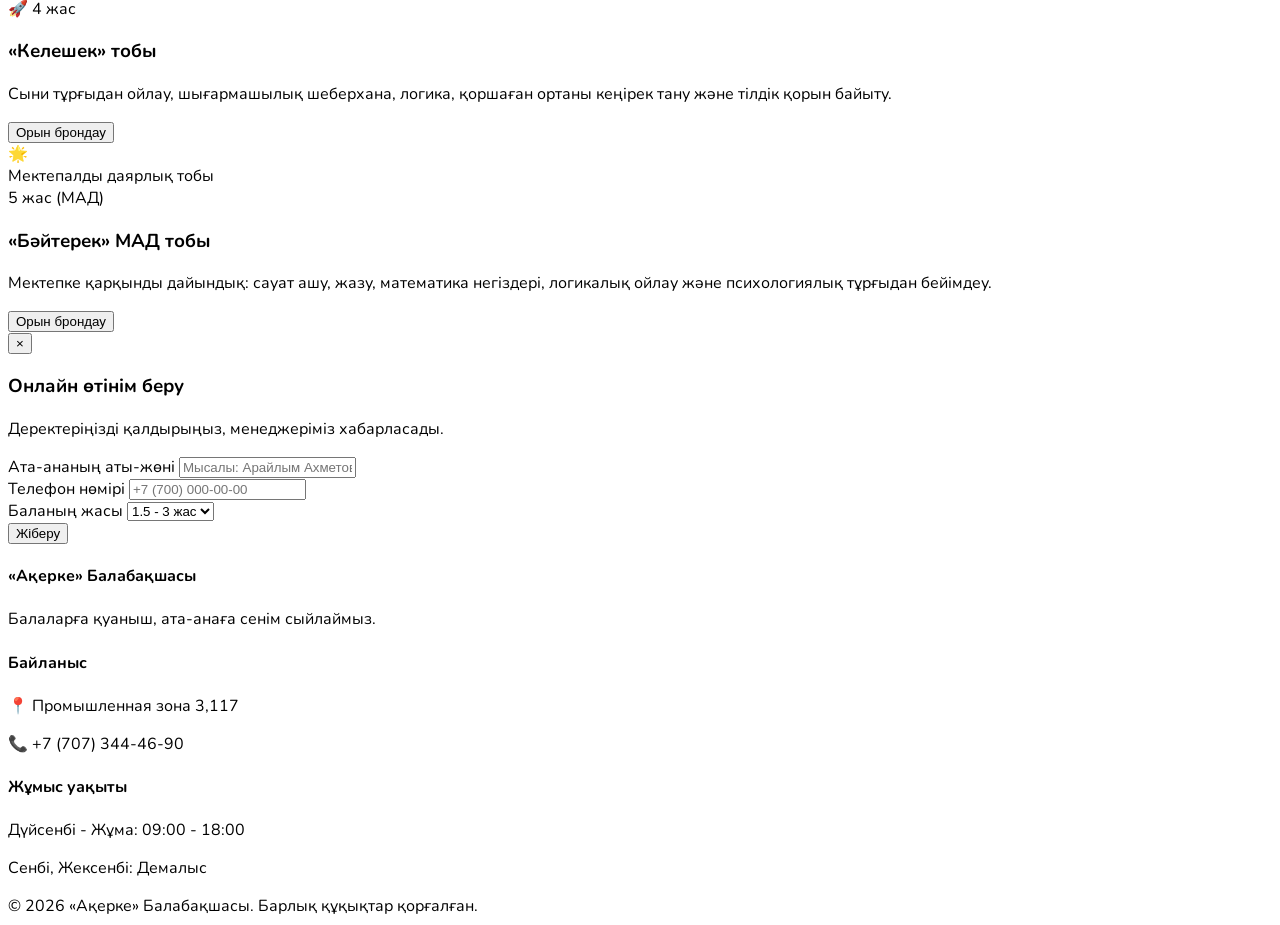
==== commit 31263ef5: "Add files via upload" ====
--- a/index.html
+++ b/index.html
@@ -45,20 +45,6 @@
 </button>
         </div>
 
-            <!-- Компьютерге арналған мәзір -->
-            <nav class="hidden md:flex items-center gap-8 font-bold text-slate-600">
-                <a href="about.html" class="hover:text-pink-500 transition-colors">Біз туралы</a>
-                <a href="#advantages" class="hover:text-pink-500 transition-colors">Артықшылықтар</a>
-                <a href="#groups" class="hover:text-pink-500 transition-colors">Топтар</a>
-                <a href="#contact" class="hover:text-pink-500 transition-colors">Байланыс</a>
-            </nav>
-
-            <!-- Телефонға арналған Бургер батырмасы -->
-            <button onclick="toggleMobileMenu()" class="text-slate-800 text-3xl p-2 focus:outline-none z-50">
-                <i id="menuIcon" class="fa-solid fa-bars transition-transform duration-300"></i>
-            </button>
-        </div>
-
         <!-- Телефонда батырманы басқанда ашылатын мобильді мәзір -->
         <div id="mobileMenu" class="absolute top-20 left-0 w-full z-40 bg-white/95 backdrop-blur-xl shadow-xl border-b border-slate-100 flex flex-col px-6 py-6 space-y-4 md:hidden transition-all duration-300 -translate-y-full opacity-0 pointer-events-none">
             <a href="about.html" onclick="toggleMobileMenu()" class="text-lg font-bold text-slate-700 py-3 border-b border-slate-100 flex items-center justify-between">
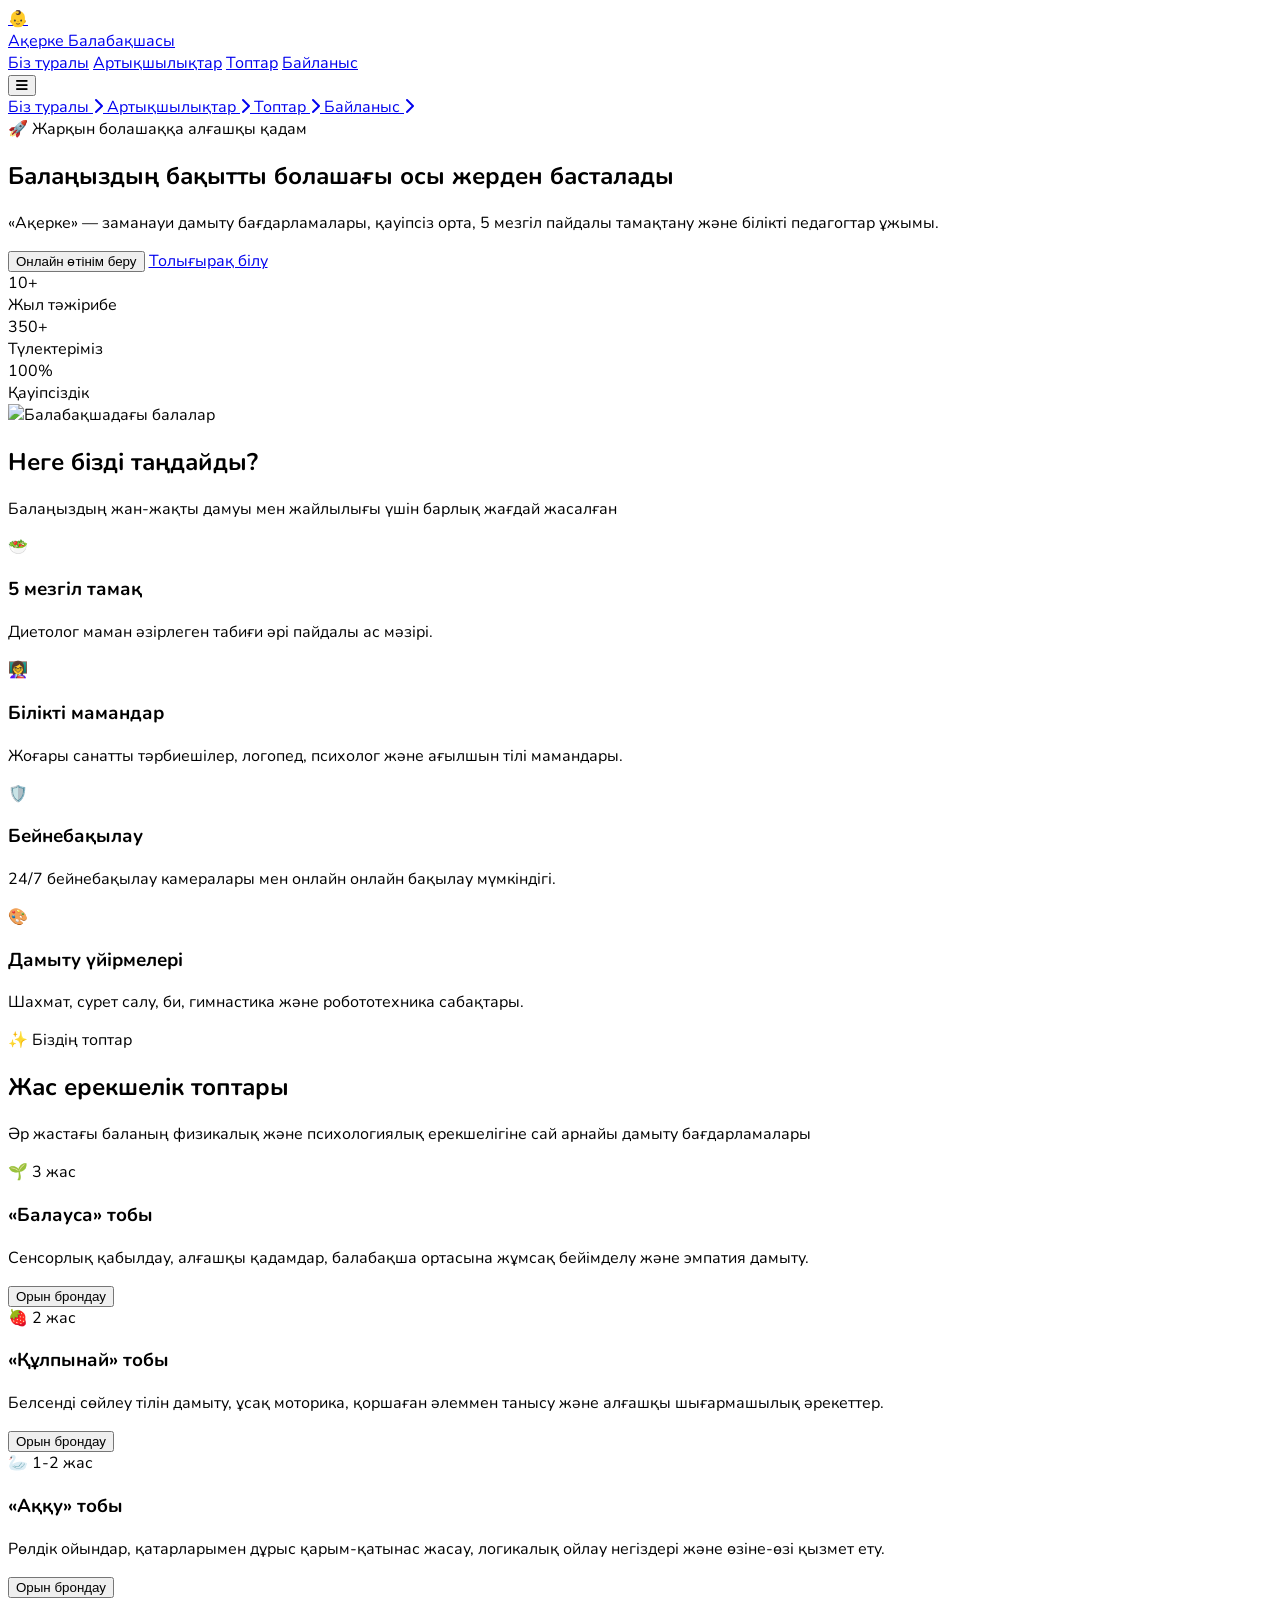
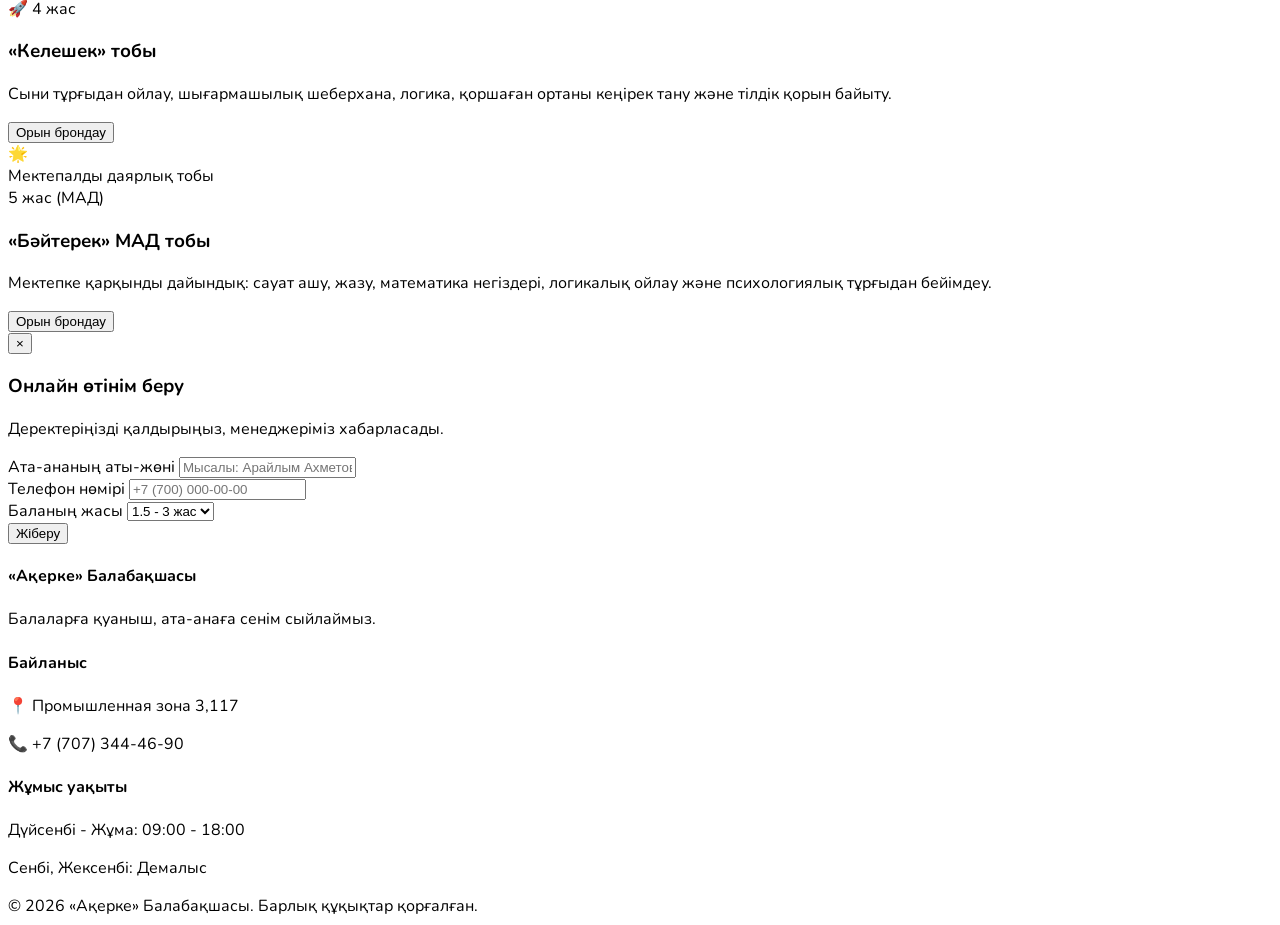
==== commit b561cad0: "Add files via upload" ====
--- a/index.html
+++ b/index.html
@@ -37,16 +37,14 @@
                 <a href="#contact" class="hover:text-pink-500 transition-colors">Байланыс</a>
             </nav>
 
-            <!-- Телефонға арналған Бургер батырмасы (Мінсіз көрінетін жері) -->
-           <button onclick="toggleMobileMenu()" class="relative z-50 md:hidden text-slate-800 p-2 focus:outline-none" aria-label="Мәзір">
-    <svg id="menuIcon" xmlns="http://www.w3.org/2000/svg" class="w-8 h-8" fill="none" viewBox="0 0 24 24" stroke="currentColor" stroke-width="2">
-        <path stroke-linecap="round" stroke-linejoin="round" d="M4 6h16M4 12h16M4 18h16"/>
-    </svg>
-</button>
+            <!-- Телефонға арналған Бургер батырмасы -->
+            <button onclick="toggleMobileMenu()" class="md:hidden text-slate-800 text-3xl p-2 focus:outline-none z-50">
+                <i id="menuIcon" class="fa-solid fa-bars transition-transform duration-300"></i>
+            </button>
         </div>
 
         <!-- Телефонда батырманы басқанда ашылатын мобильді мәзір -->
-        <div id="mobileMenu" class="absolute top-20 left-0 w-full z-40 bg-white/95 backdrop-blur-xl shadow-xl border-b border-slate-100 flex flex-col px-6 py-6 space-y-4 md:hidden transition-all duration-300 -translate-y-full opacity-0 pointer-events-none">
+        <div id="mobileMenu" class="absolute top-20 left-0 w-full bg-white/95 backdrop-blur-xl shadow-xl border-b border-slate-100 flex flex-col px-6 py-6 space-y-4 md:hidden transform -translate-y-full opacity-0 pointer-events-none transition-all duration-300 ease-in-out">
             <a href="about.html" onclick="toggleMobileMenu()" class="text-lg font-bold text-slate-700 py-3 border-b border-slate-100 flex items-center justify-between">
                 <span>Біз туралы</span> <i class="fa-solid fa-chevron-right text-xs text-slate-400"></i>
             </a>
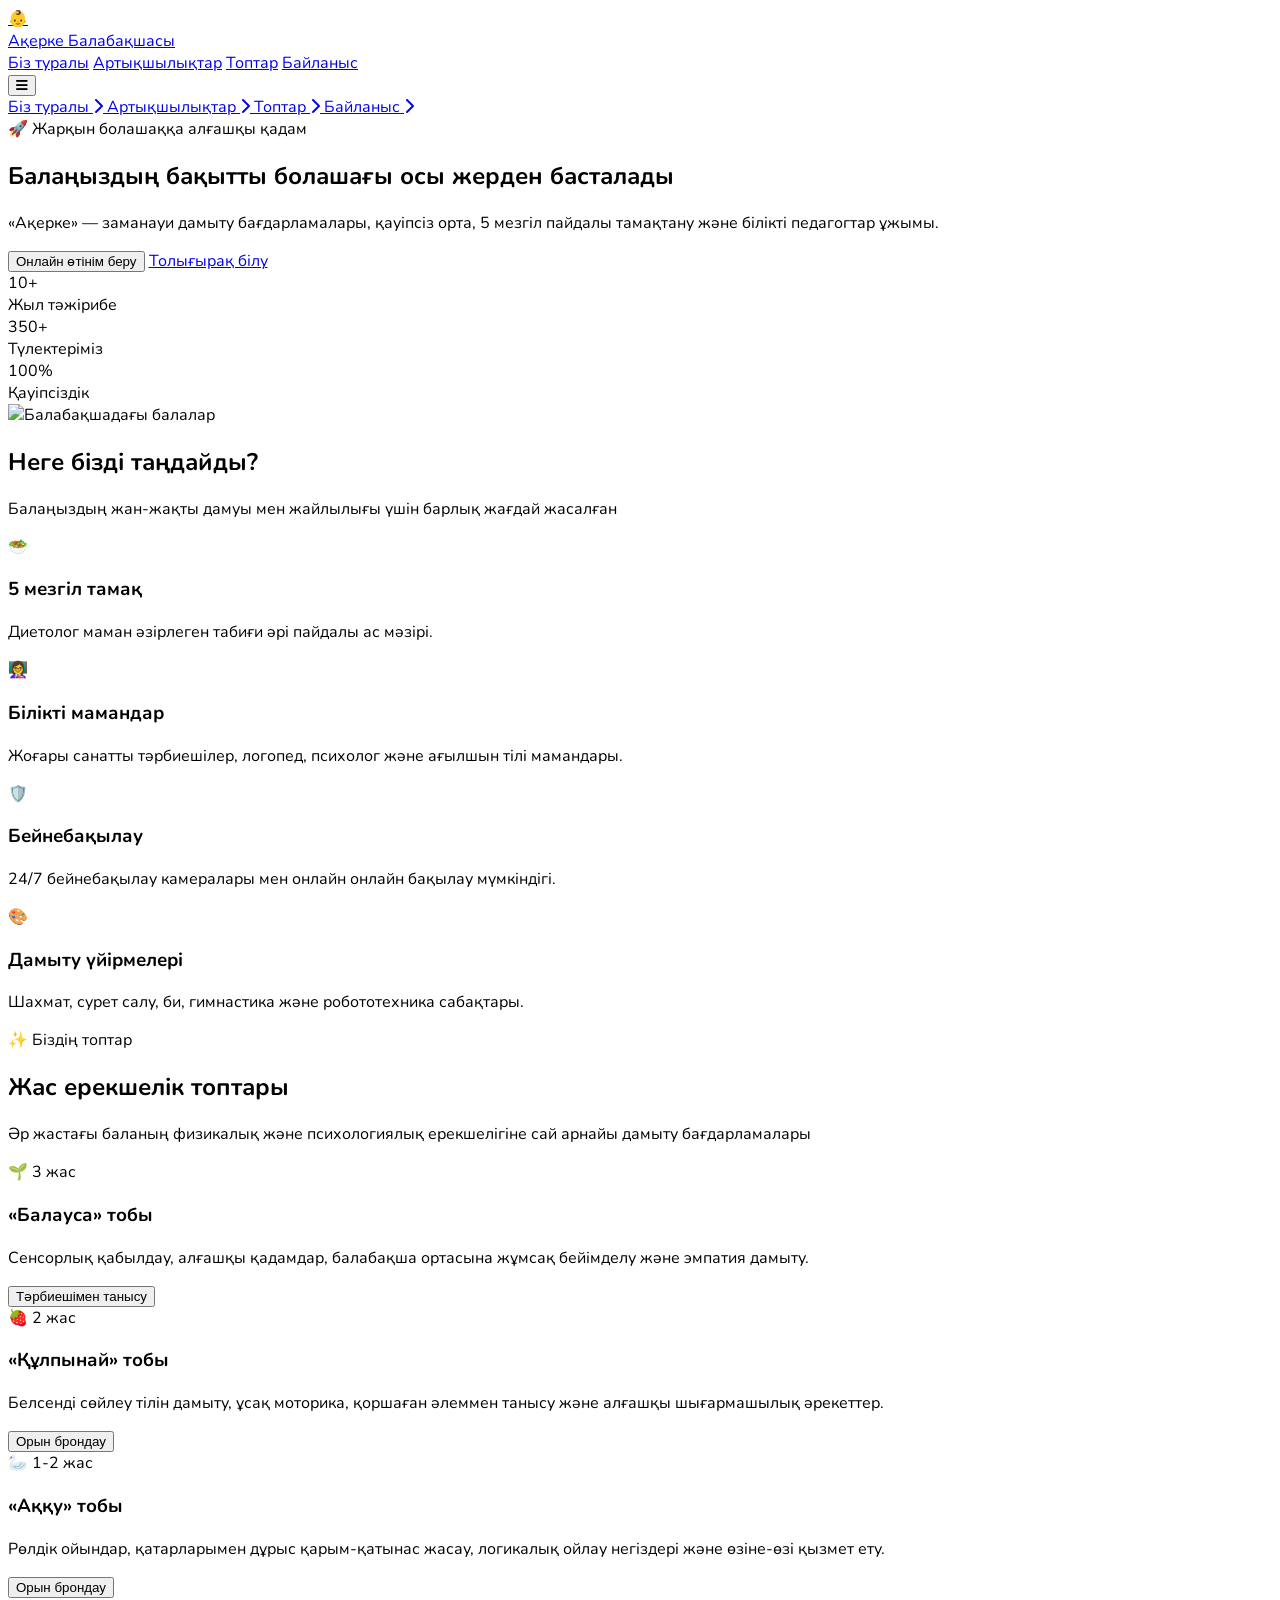
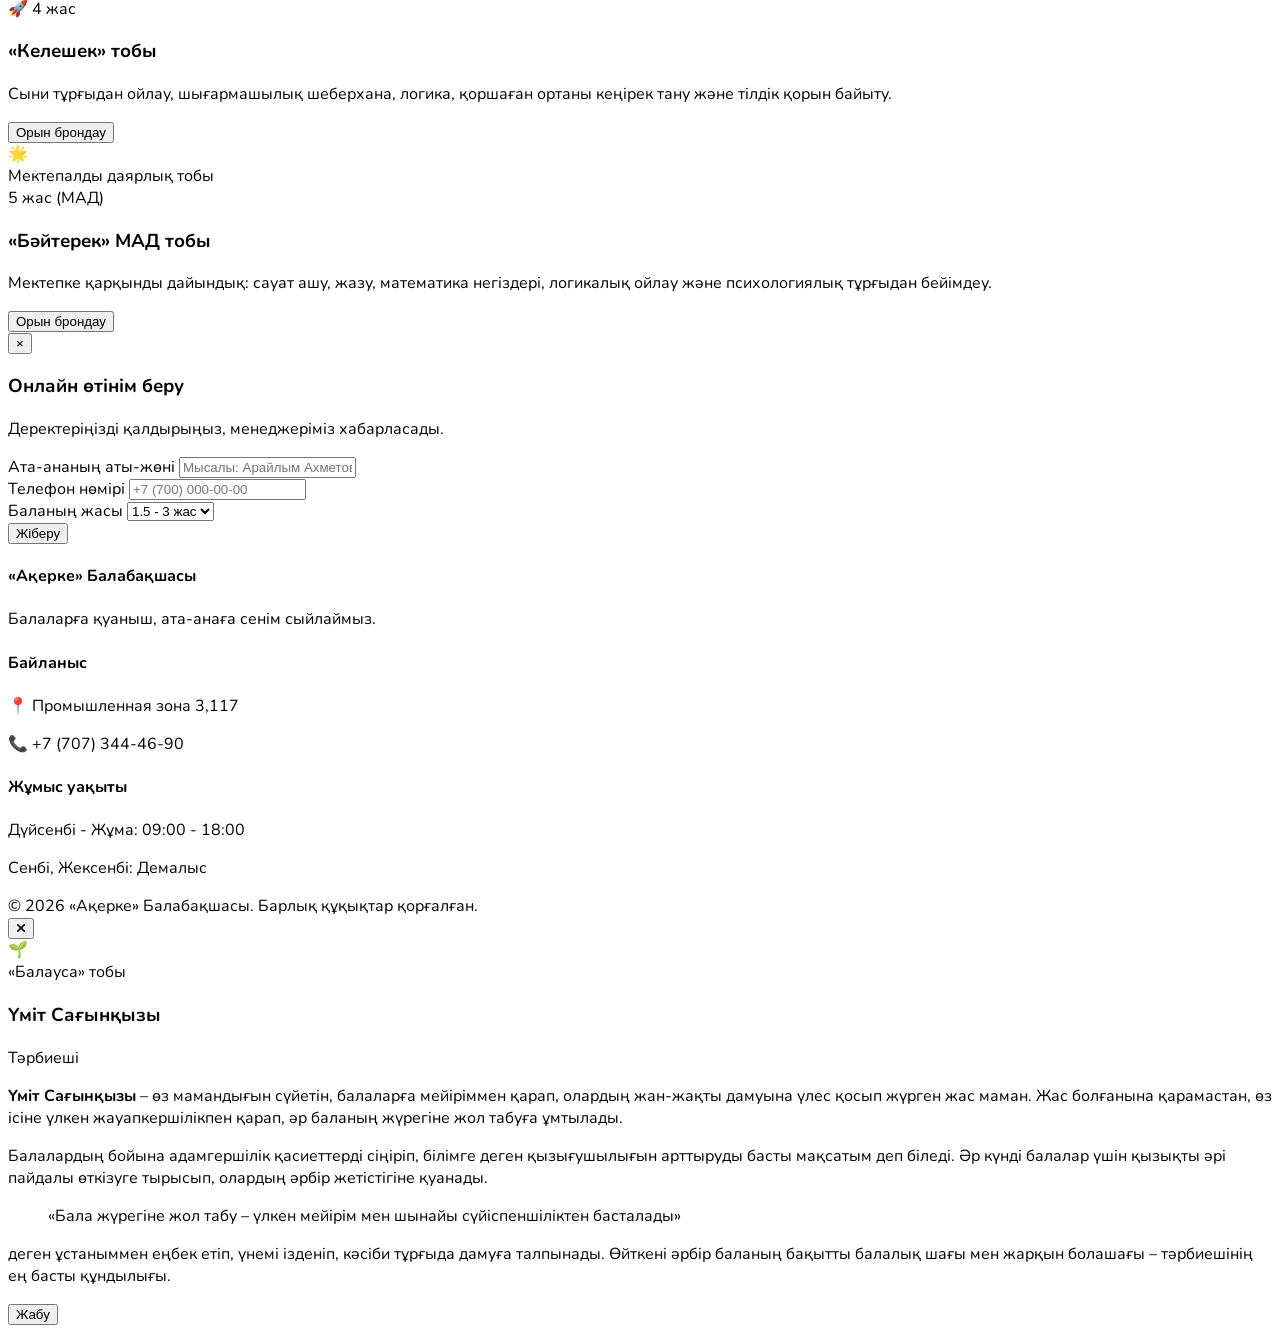
==== commit 30cf49b9: "Add files via upload" ====
--- a/index.html
+++ b/index.html
@@ -188,9 +188,9 @@
                                 Сенсорлық қабылдау, алғашқы қадамдар, балабақша ортасына жұмсақ бейімделу және эмпатия дамыту.
                             </p>
                         </div>
-                        <button onclick="openModal()" class="w-full bg-pink-50 hover:bg-pink-500 text-pink-600 hover:text-white font-bold py-3.5 px-4 rounded-2xl transition-all duration-300 text-center shadow-sm">
-                            Орын брондау
-                        </button>
+                       <button onclick="openBalausaModal()" class="w-full py-3 px-4 bg-gradient-to-r from-pink-500 to-rose-500 hover:from-pink-600 hover:to-rose-600 text-white font-bold rounded-2xl shadow-lg shadow-pink-500/25 transition-all duration-300 transform hover:-translate-y-0.5">
+    Тәрбиешімен танысу
+</button>
                     </div>
                 </div>
 
@@ -352,5 +352,49 @@
     </footer>
       <!-- Өзіміздің JS -->
     <script src="script.js"></script>
+<!-- Балауса тобының тәрбиешісі туралы модалды терезе -->
+<div id="balausaModal" class="fixed inset-0 z-50 flex items-center justify-center p-4 bg-slate-900/60 backdrop-blur-sm opacity-0 pointer-events-none transition-all duration-300">
+    <div class="bg-white rounded-3xl max-w-lg w-full p-6 sm:p-8 shadow-2xl transform scale-95 transition-all duration-300 relative overflow-hidden" id="balausaModalContent">
+        <!-- Жоғарғы жақтағы жабу батырмасы -->
+        <button onclick="closeBalausaModal()" class="absolute top-4 right-4 w-10 h-10 rounded-full bg-slate-100 hover:bg-slate-200 text-slate-600 flex items-center justify-center font-bold transition-colors">
+            <i class="fa-solid fa-xmark text-lg"></i>
+        </button>
+
+        <!-- Тәрбиеші туралы ақпарат -->
+        <div class="flex items-center gap-4 mb-6">
+            <div class="w-16 h-16 rounded-2xl bg-gradient-to-tr from-pink-500 to-amber-400 flex items-center justify-center text-white text-3xl shadow-lg shadow-pink-500/30">
+                🌱
+            </div>
+            <div>
+                <span class="text-xs font-bold px-3 py-1 bg-pink-100 text-pink-600 rounded-full uppercase tracking-wider">«Балауса» тобы</span>
+                <h3 class="text-xl sm:text-2xl font-black text-slate-800 mt-1">Үміт Сағынқызы</h3>
+                <p class="text-xs text-slate-400 font-semibold">Тәрбиеші</p>
+            </div>
+        </div>
+
+        <!-- Мәтін бөлімі -->
+        <div class="space-y-3 text-slate-600 text-sm sm:text-base leading-relaxed max-h-[60vh] overflow-y-auto pr-2 custom-scrollbar">
+            <p>
+                <strong>Үміт Сағынқызы</strong> – өз мамандығын сүйетін, балаларға мейіріммен қарап, олардың жан-жақты дамуына үлес қосып жүрген жас маман. Жас болғанына қарамастан, өз ісіне үлкен жауапкершілікпен қарап, әр баланың жүрегіне жол табуға ұмтылады.
+            </p>
+            <p>
+                Балалардың бойына адамгершілік қасиеттерді сіңіріп, білімге деген қызығушылығын арттыруды басты мақсатым деп біледі. Әр күнді балалар үшін қызықты әрі пайдалы өткізуге тырысып, олардың әрбір жетістігіне қуанады.
+            </p>
+            <blockquote class="p-4 bg-pink-50 border-l-4 border-pink-500 rounded-r-2xl text-pink-900 font-medium italic my-4">
+                «Бала жүрегіне жол табу – үлкен мейірім мен шынайы сүйіспеншіліктен басталады»
+            </blockquote>
+            <p>
+                деген ұстаныммен еңбек етіп, үнемі ізденіп, кәсіби тұрғыда дамуға талпынады. Өйткені әрбір баланың бақытты балалық шағы мен жарқын болашағы – тәрбиешінің ең басты құндылығы.
+            </p>
+        </div>
+
+        <!-- Төменгі жабу батырмасы -->
+        <div class="mt-6 pt-4 border-t border-slate-100 flex justify-end">
+            <button onclick="closeBalausaModal()" class="w-full py-3 bg-slate-100 hover:bg-slate-200 text-slate-700 font-bold rounded-2xl transition-colors">
+                Жабу
+            </button>
+        </div>
+    </div>
+</div>
 </body>
 </html>
